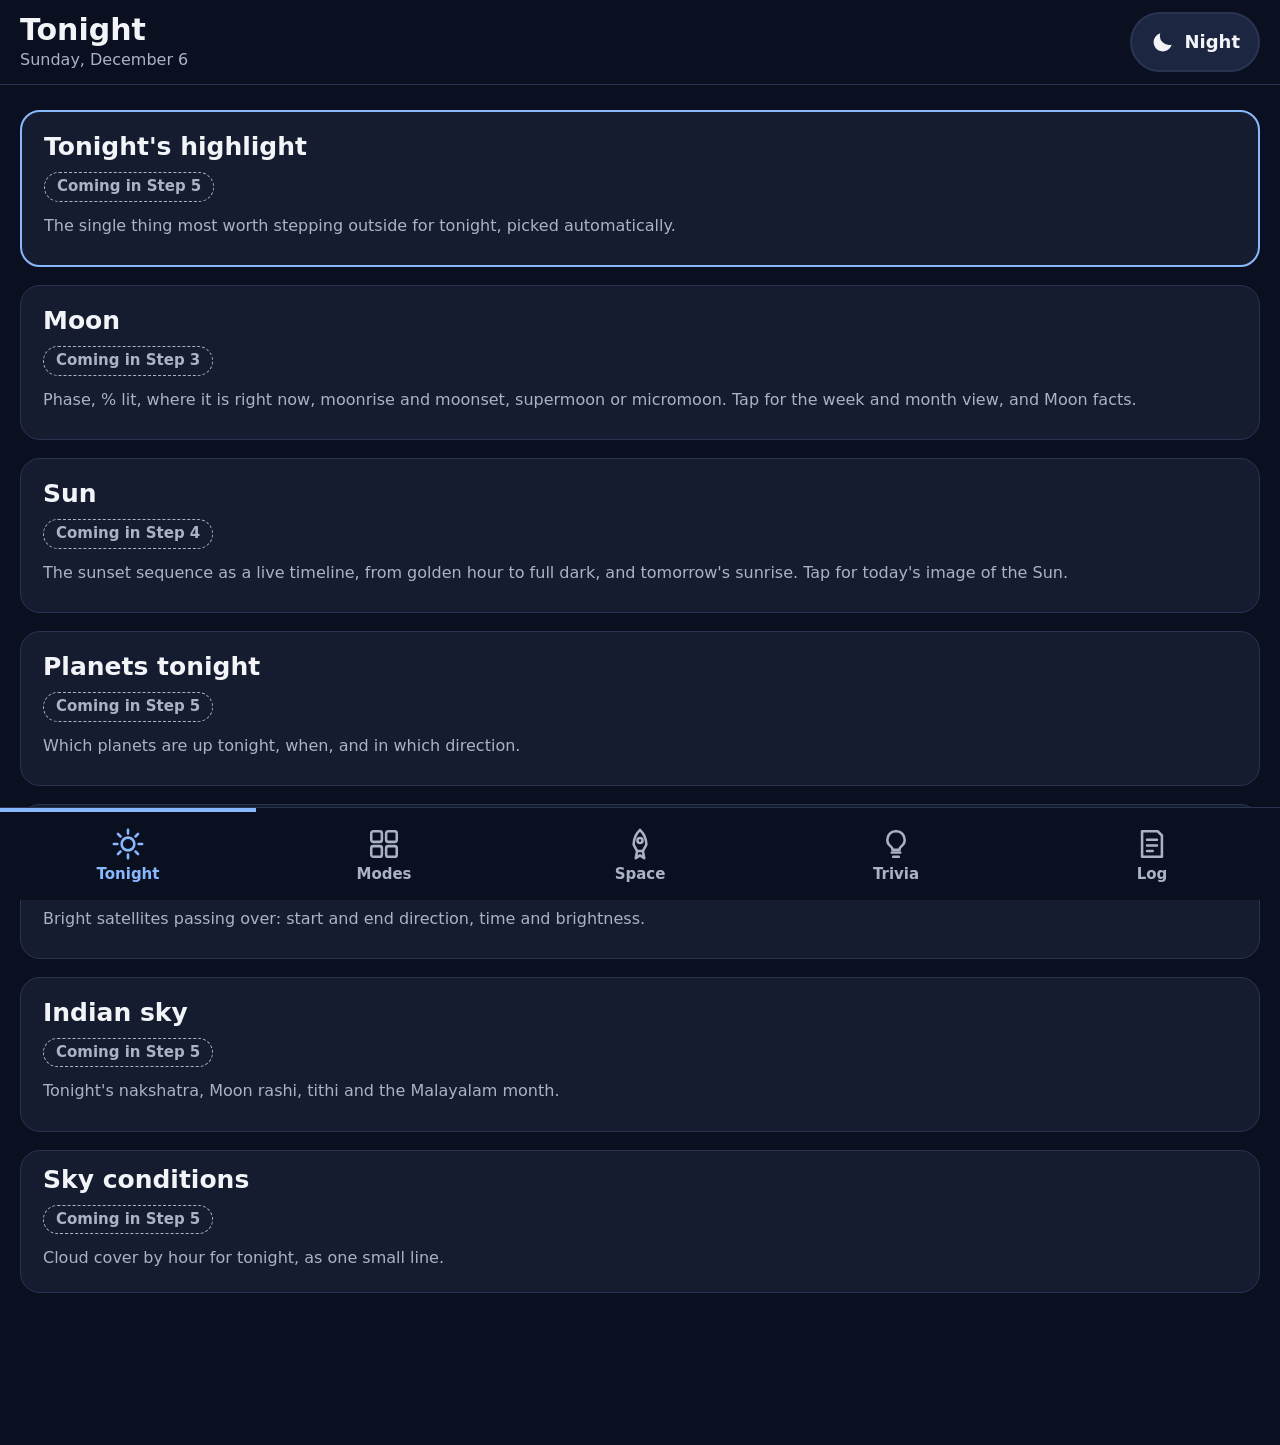
==== index.html @ 37872963 "Add files via upload" ====
<!doctype html>
<html lang="en" data-mode="normal">
<head>
  <meta charset="utf-8">
  <meta name="viewport" content="width=device-width, initial-scale=1, viewport-fit=cover">
  <!-- Colour of the phone's browser bar; app.js changes it to black in night mode. -->
  <meta name="theme-color" content="#0b1020">
  <!-- Only load things from this site itself. Later steps will add the data sources proven in Step 1. -->
  <meta http-equiv="Content-Security-Policy" content="default-src 'self'; script-src 'self'; style-src 'self'; img-src 'self' data:">
  <title>Sky</title>
  <!-- Must load before anything is drawn (not deferred), so night mode starts red with no blue flash. -->
  <script src="js/early-mode.js"></script>
  <link rel="stylesheet" href="css/app.css">
  <script type="module" src="js/app.js"></script>
</head>
<body>
  <header class="topbar">
    <div class="titles">
      <h1 id="screen-title">Tonight</h1>
      <p id="screen-subtitle" class="subtitle"></p>
    </div>
    <button id="night-toggle" class="night-toggle" aria-pressed="false">
      <svg viewBox="0 0 24 24" aria-hidden="true"><path d="M20 14.5A8.5 8.5 0 0 1 9.5 4a8.5 8.5 0 1 0 10.5 10.5z"/></svg>
      <span id="night-label">Night</span>
    </button>
  </header>

  <main id="screen" tabindex="-1"></main>

  <nav class="tabbar" aria-label="Sections">
    <a href="#tonight" data-tab="tonight">
      <svg viewBox="0 0 24 24" aria-hidden="true"><circle cx="12" cy="12" r="4.5"/><path d="M12 2v2.5M12 19.5V22M2 12h2.5M19.5 12H22M4.9 4.9l1.8 1.8M17.3 17.3l1.8 1.8M4.9 19.1l1.8-1.8M17.3 6.7l1.8-1.8"/></svg>
      <span>Tonight</span>
    </a>
    <a href="#modes" data-tab="modes">
      <svg viewBox="0 0 24 24" aria-hidden="true"><rect x="3" y="3" width="7.5" height="7.5" rx="1.5"/><rect x="13.5" y="3" width="7.5" height="7.5" rx="1.5"/><rect x="3" y="13.5" width="7.5" height="7.5" rx="1.5"/><rect x="13.5" y="13.5" width="7.5" height="7.5" rx="1.5"/></svg>
      <span>Modes</span>
    </a>
    <a href="#space" data-tab="space">
      <svg viewBox="0 0 24 24" aria-hidden="true"><path d="M12 2c3 3 4.5 6.5 4.5 10.5L14 17h-4l-2.5-4.5C7.5 8.5 9 5 12 2z"/><circle cx="12" cy="9.5" r="1.8"/><path d="M10 17l-1 5 3-2 3 2-1-5"/></svg>
      <span>Space</span>
    </a>
    <a href="#trivia" data-tab="trivia">
      <svg viewBox="0 0 24 24" aria-hidden="true"><path d="M9 18h6M10 21h4M12 3a6 6 0 0 0-3.5 10.9c.7.5 1 1.2 1 2.1h5c0-.9.3-1.6 1-2.1A6 6 0 0 0 12 3z"/></svg>
      <span>Trivia</span>
    </a>
    <a href="#log" data-tab="log">
      <svg viewBox="0 0 24 24" aria-hidden="true"><path d="M5 3h11l3 3v15H5z"/><path d="M8.5 9h7M8.5 13h7M8.5 17h4"/></svg>
      <span>Log</span>
    </a>
  </nav>
</body>
</html>
---- css/app.css ----
/* Sky app — look and feel.
   Two modes: normal (dark) and night (red on black, to protect night vision outdoors).
   All sizes use rem, so if the phone's own text size is made bigger, the whole app grows with it. */

/* ---------- Colours ---------- */

:root {
  --bg: #0b1020;
  --surface: #151c2f;
  --surface-2: #1d2640;
  --line: #2a3452;
  --text: #f2f4f8;
  --muted: #aab3c5;
  --accent: #8ab8ff;
  --accent-text: #0b1020;
  color-scheme: dark;
}

/* Night mode: only shades of red. No white, blue or green anywhere. */
html[data-mode="night"] {
  --bg: #000000;
  --surface: #140000;
  --surface-2: #1f0000;
  --line: #3a0000;
  --text: #e60000;
  --muted: #a00000;
  --accent: #ff1a1a;
  --accent-text: #000000;
}

/* Safety net for night mode: a red filter laid over the whole screen. Multiplying by pure red removes
   every trace of green and blue, so even photos or anything added later can only ever show as red.
   It doesn't catch taps (pointer-events: none). */
html[data-mode="night"] body::after {
  content: "";
  position: fixed;
  inset: 0;
  background: #ff0000;
  mix-blend-mode: multiply;
  pointer-events: none;
  z-index: 1000;
}

/* ---------- Base: big, readable text ---------- */

html { font-size: 125%; }   /* 20px on a default phone; grows with the phone's text-size setting */

* { box-sizing: border-box; }

body {
  margin: 0;
  background: var(--bg);
  color: var(--text);
  font-family: system-ui, -apple-system, "Segoe UI", Roboto, sans-serif;
  line-height: 1.45;
  -webkit-tap-highlight-color: transparent;
  /* room for the fixed top and bottom bars */
  padding-top: calc(4.6rem + env(safe-area-inset-top, 0px));
  padding-bottom: calc(5.2rem + env(safe-area-inset-bottom, 0px));
}

h1, h2, h3 { margin: 0; line-height: 1.2; }
p { margin: 0.4rem 0; }
a { color: var(--accent); }

.small { font-size: 0.8rem; color: var(--muted); }

/* ---------- Top bar ---------- */

.topbar {
  position: fixed;
  top: 0; left: 0; right: 0;
  z-index: 10;
  display: flex;
  align-items: center;
  justify-content: space-between;
  gap: 0.75rem;
  padding: calc(0.6rem + env(safe-area-inset-top, 0px)) 1rem 0.6rem;
  background: var(--bg);
  border-bottom: 1px solid var(--line);
}
.topbar h1 { font-size: 1.5rem; }
.subtitle { margin: 0; font-size: 0.8rem; color: var(--muted); }

.night-toggle {
  display: flex;
  align-items: center;
  gap: 0.4rem;
  min-height: 3rem;
  padding: 0 0.9rem;
  font: inherit;
  font-size: 0.9rem;
  font-weight: 600;
  color: var(--text);
  background: var(--surface-2);
  border: 2px solid var(--line);
  border-radius: 999px;
}
.night-toggle svg { width: 1.3rem; height: 1.3rem; fill: currentColor; }
.night-toggle[aria-pressed="true"] { border-color: var(--accent); color: var(--accent); }

/* ---------- Bottom bar ---------- */

.tabbar {
  position: fixed;
  bottom: 0; left: 0; right: 0;
  z-index: 10;
  display: grid;
  grid-template-columns: repeat(5, 1fr);
  padding-bottom: env(safe-area-inset-bottom, 0px);
  background: var(--bg);
  border-top: 1px solid var(--line);
}
.tabbar a {
  display: flex;
  flex-direction: column;
  align-items: center;
  justify-content: center;
  gap: 0.15rem;
  min-height: 4.6rem;
  color: var(--muted);
  text-decoration: none;
  font-size: 0.75rem;
  font-weight: 600;
  border-top: 4px solid transparent;
}
.tabbar svg {
  width: 1.7rem; height: 1.7rem;
  fill: none; stroke: currentColor; stroke-width: 1.8; stroke-linecap: round; stroke-linejoin: round;
}
.tabbar a[aria-current="page"] { color: var(--accent); border-top-color: var(--accent); }

/* ---------- Screen content ---------- */

main { padding: 0.9rem 1rem 1.5rem; outline: none; }

.card {
  background: var(--surface);
  border: 1px solid var(--line);
  border-radius: 1rem;
  padding: 1rem 1.1rem;
  margin: 0 0 0.9rem;
}
.card h2 { font-size: 1.25rem; }
.card.highlight { border: 2px solid var(--accent); }
.card.slim { padding: 0.7rem 1.1rem; }

/* "Coming in Step N" label on empty sections */
.soon {
  display: inline-block;
  margin: 0.5rem 0 0.2rem;
  padding: 0.15rem 0.6rem;
  font-size: 0.75rem;
  font-weight: 700;
  color: var(--muted);
  border: 1px dashed var(--muted);
  border-radius: 999px;
}

/* Big buttons (Modes screen) */
.big-buttons { display: grid; gap: 0.9rem; }
.big-button {
  display: flex;
  align-items: center;
  gap: 1rem;
  min-height: 5.5rem;
  padding: 1rem 1.2rem;
  color: var(--text);
  text-decoration: none;
  background: var(--surface);
  border: 2px solid var(--line);
  border-radius: 1rem;
}
.big-button svg {
  flex: none;
  width: 2.4rem; height: 2.4rem;
  fill: none; stroke: var(--accent); stroke-width: 1.7; stroke-linecap: round; stroke-linejoin: round;
}
.big-button strong { display: block; font-size: 1.25rem; }
.big-button span { font-size: 0.85rem; color: var(--muted); }

.back-link {
  display: inline-flex;
  align-items: center;
  min-height: 3rem;
  margin-bottom: 0.5rem;
  font-size: 0.9rem;
  font-weight: 600;
  text-decoration: none;
}

/* The credits link at the very bottom of the Log screen: deliberately small and dim. */
.credits-link {
  display: block;
  margin-top: 3rem;
  text-align: center;
  font-size: 0.7rem;
  color: var(--muted);
  opacity: 0.6;
  text-decoration: none;
}

.credits h3 { font-size: 1rem; margin-top: 0.6rem; }
.credits ul { margin: 0.3rem 0 0.6rem; padding-left: 1.1rem; }
.credits li { margin: 0.3rem 0; font-size: 0.9rem; }
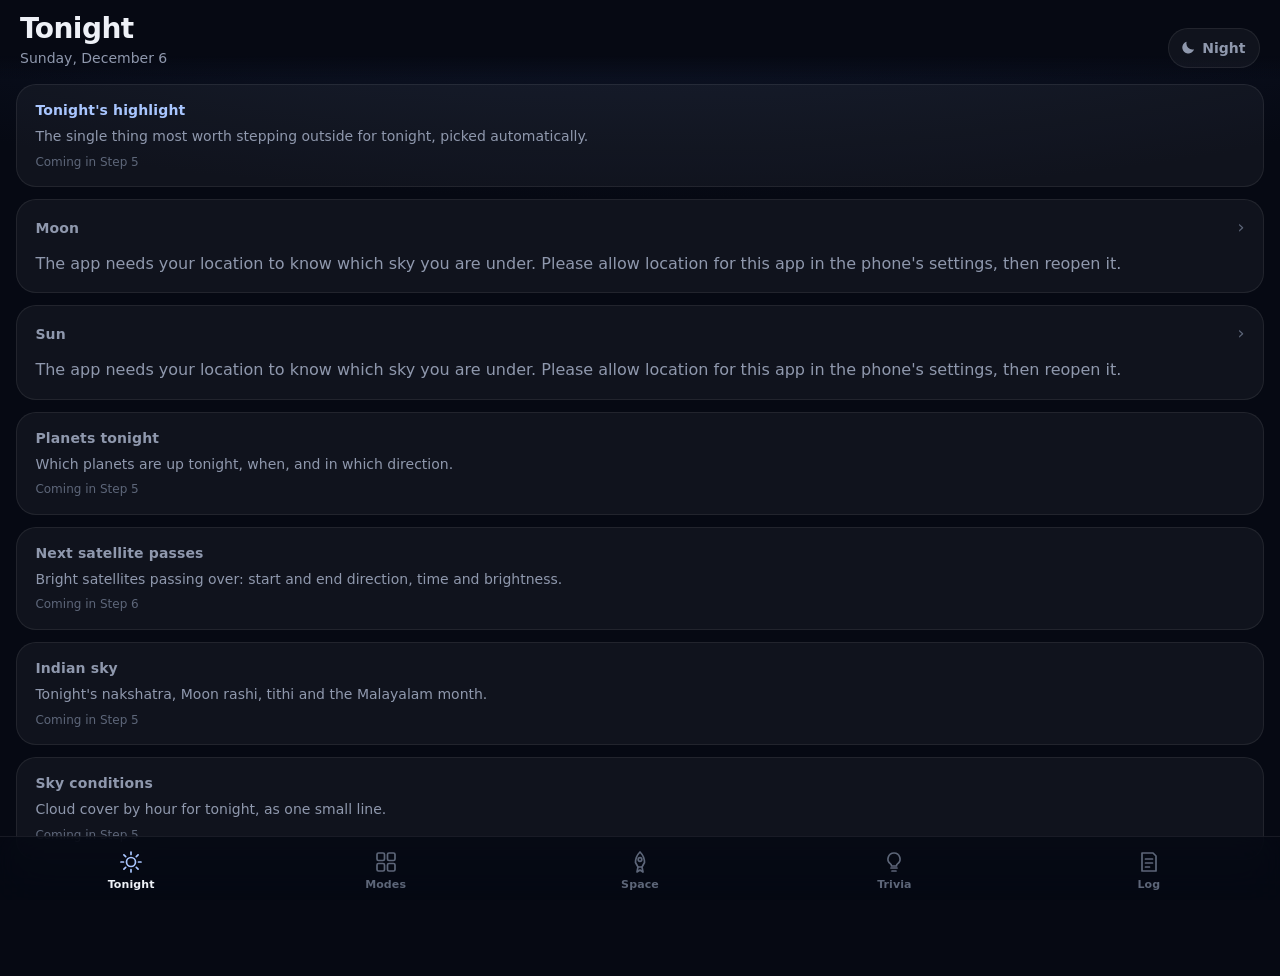
==== commit 485f8b20: "Add files via upload" ====
--- a/index.html
+++ b/index.html
@@ -5,8 +5,9 @@
   <meta name="viewport" content="width=device-width, initial-scale=1, viewport-fit=cover">
   <!-- Colour of the phone's browser bar; app.js changes it to black in night mode. -->
   <meta name="theme-color" content="#0b1020">
-  <!-- Only load things from this site itself. Later steps will add the data sources proven in Step 1. -->
-  <meta http-equiv="Content-Security-Policy" content="default-src 'self'; script-src 'self'; style-src 'self'; img-src 'self' data:">
+  <!-- Only load things from this site itself, plus the data sources proven in Step 1 as each step needs them.
+       Sun photos (Step 4): Helioviewer, and NASA SDO as the backup. -->
+  <meta http-equiv="Content-Security-Policy" content="default-src 'self'; script-src 'self'; style-src 'self'; img-src 'self' data: https://api.helioviewer.org https://sdo.gsfc.nasa.gov">
   <title>Sky</title>
   <!-- Must load before anything is drawn (not deferred), so night mode starts red with no blue flash. -->
   <script src="js/early-mode.js"></script>
--- a/css/app.css
+++ b/css/app.css
@@ -1,35 +1,42 @@
 /* Sky app — look and feel.
-   Two modes: normal (dark) and night (red on black, to protect night vision outdoors).
-   All sizes use rem, so if the phone's own text size is made bigger, the whole app grows with it. */
+   One small design system used everywhere: a few text sizes, one spacing rhythm, calm surfaces.
+   Two modes: normal (deep night blue) and night (red on black, to protect night vision outdoors).
+   Sizes use rem, so if the phone's own text size is made bigger, the whole app grows with it. */
 
 /* ---------- Colours ---------- */
 
 :root {
-  --bg: #0b1020;
-  --surface: #151c2f;
-  --surface-2: #1d2640;
-  --line: #2a3452;
-  --text: #f2f4f8;
-  --muted: #aab3c5;
-  --accent: #8ab8ff;
-  --accent-text: #0b1020;
+  --bg: #060913;
+  --bg-top: #121b33;                    /* soft glow at the top of the screen */
+  --surface: rgba(255, 255, 255, 0.045);
+  --surface-hi: rgba(255, 255, 255, 0.075);
+  --hairline: rgba(255, 255, 255, 0.075);
+  --text: #eef1f7;
+  --muted: #8f98ad;
+  --faint: #5d6679;
+  --accent: #a9c6ff;
+  --accent-soft: rgba(169, 198, 255, 0.14);
+  --moon-glow: rgba(214, 226, 255, 0.16);
   color-scheme: dark;
 }
 
 /* Night mode: only shades of red. No white, blue or green anywhere. */
 html[data-mode="night"] {
   --bg: #000000;
-  --surface: #140000;
-  --surface-2: #1f0000;
-  --line: #3a0000;
-  --text: #e60000;
-  --muted: #a00000;
-  --accent: #ff1a1a;
-  --accent-text: #000000;
+  --bg-top: #000000;
+  --surface: rgba(255, 0, 0, 0.055);
+  --surface-hi: rgba(255, 0, 0, 0.09);
+  --hairline: rgba(255, 0, 0, 0.13);
+  --text: #e61e1e;
+  --muted: #b81818;
+  --faint: #7e0e0e;
+  --accent: #ff2d2d;
+  --accent-soft: rgba(255, 0, 0, 0.14);
+  --moon-glow: rgba(255, 0, 0, 0.18);
 }
 
 /* Safety net for night mode: a red filter laid over the whole screen. Multiplying by pure red removes
-   every trace of green and blue, so even photos or anything added later can only ever show as red.
+   every trace of green and blue, so photos or anything added later can only ever show as red.
    It doesn't catch taps (pointer-events: none). */
 html[data-mode="night"] body::after {
   content: "";
@@ -41,29 +48,40 @@
   z-index: 1000;
 }
 
-/* ---------- Base: big, readable text ---------- */
-
-html { font-size: 125%; }   /* 20px on a default phone; grows with the phone's text-size setting */
+/* ---------- Type scale (the only sizes used in the app) ----------
+   display 1.75rem · headline 1.375rem · body 1rem · label 0.875rem · caption 0.75rem */
+
+html { font-size: 100%; -webkit-text-size-adjust: 100%; }
 
 * { box-sizing: border-box; }
 
 body {
   margin: 0;
-  background: var(--bg);
+  min-height: 100vh;
+  background: radial-gradient(140% 55% at 50% -12%, var(--bg-top) 0%, var(--bg) 62%) fixed, var(--bg);
   color: var(--text);
   font-family: system-ui, -apple-system, "Segoe UI", Roboto, sans-serif;
+  font-size: 1rem;
   line-height: 1.45;
+  -webkit-font-smoothing: antialiased;
   -webkit-tap-highlight-color: transparent;
-  /* room for the fixed top and bottom bars */
-  padding-top: calc(4.6rem + env(safe-area-inset-top, 0px));
-  padding-bottom: calc(5.2rem + env(safe-area-inset-bottom, 0px));
-}
-
-h1, h2, h3 { margin: 0; line-height: 1.2; }
-p { margin: 0.4rem 0; }
-a { color: var(--accent); }
-
-.small { font-size: 0.8rem; color: var(--muted); }
+  padding-top: calc(4.75rem + env(safe-area-inset-top, 0px));
+  padding-bottom: calc(5rem + env(safe-area-inset-bottom, 0px));
+}
+
+h1, h2, h3, p { margin: 0; }
+a { color: var(--accent); text-decoration: none; }
+
+.eyebrow {                     /* section names: sentence case, small and quiet */
+  font-size: 0.875rem;
+  font-weight: 600;
+  letter-spacing: 0.01em;
+  color: var(--muted);
+}
+.headline { font-size: 1.375rem; font-weight: 600; letter-spacing: -0.01em; line-height: 1.2; }
+.caption, .small { font-size: 0.75rem; color: var(--muted); }
+.muted { color: var(--muted); }
+.num { font-variant-numeric: tabular-nums; }
 
 /* ---------- Top bar ---------- */
 
@@ -72,32 +90,31 @@
   top: 0; left: 0; right: 0;
   z-index: 10;
   display: flex;
-  align-items: center;
+  align-items: flex-end;
   justify-content: space-between;
   gap: 0.75rem;
-  padding: calc(0.6rem + env(safe-area-inset-top, 0px)) 1rem 0.6rem;
-  background: var(--bg);
-  border-bottom: 1px solid var(--line);
-}
-.topbar h1 { font-size: 1.5rem; }
-.subtitle { margin: 0; font-size: 0.8rem; color: var(--muted); }
+  padding: calc(0.9rem + env(safe-area-inset-top, 0px)) 1.25rem 0.7rem;
+  background: linear-gradient(var(--bg) 70%, transparent);
+}
+.topbar h1 { font-size: 1.75rem; font-weight: 700; letter-spacing: -0.02em; line-height: 1.1; }
+.subtitle { margin-top: 0.15rem; font-size: 0.875rem; color: var(--muted); }
 
 .night-toggle {
   display: flex;
   align-items: center;
-  gap: 0.4rem;
-  min-height: 3rem;
-  padding: 0 0.9rem;
+  gap: 0.35rem;
+  height: 2.5rem;
+  padding: 0 0.85rem 0 0.7rem;
   font: inherit;
-  font-size: 0.9rem;
-  font-weight: 600;
-  color: var(--text);
-  background: var(--surface-2);
-  border: 2px solid var(--line);
+  font-size: 0.875rem;
+  font-weight: 600;
+  color: var(--muted);
+  background: var(--surface);
+  border: 1px solid var(--hairline);
   border-radius: 999px;
 }
-.night-toggle svg { width: 1.3rem; height: 1.3rem; fill: currentColor; }
-.night-toggle[aria-pressed="true"] { border-color: var(--accent); color: var(--accent); }
+.night-toggle svg { width: 1.05rem; height: 1.05rem; fill: currentColor; }
+.night-toggle[aria-pressed="true"] { color: var(--accent); background: var(--accent-soft); border-color: transparent; }
 
 /* ---------- Bottom bar ---------- */
 
@@ -107,99 +124,246 @@
   z-index: 10;
   display: grid;
   grid-template-columns: repeat(5, 1fr);
-  padding-bottom: env(safe-area-inset-bottom, 0px);
-  background: var(--bg);
-  border-top: 1px solid var(--line);
-}
+  padding: 0.35rem 0.25rem env(safe-area-inset-bottom, 0px);
+  background: rgba(6, 9, 19, 0.82);
+  -webkit-backdrop-filter: blur(18px) saturate(140%);
+  backdrop-filter: blur(18px) saturate(140%);
+  border-top: 1px solid var(--hairline);
+}
+html[data-mode="night"] .tabbar { background: rgba(0, 0, 0, 0.9); }
 .tabbar a {
   display: flex;
   flex-direction: column;
   align-items: center;
   justify-content: center;
-  gap: 0.15rem;
-  min-height: 4.6rem;
-  color: var(--muted);
-  text-decoration: none;
+  gap: 0.2rem;
+  min-height: 3.6rem;
+  color: var(--faint);
+  font-size: 0.6875rem;
+  font-weight: 600;
+  letter-spacing: 0.01em;
+}
+.tabbar svg {
+  width: 1.5rem; height: 1.5rem;
+  fill: none; stroke: currentColor; stroke-width: 1.7; stroke-linecap: round; stroke-linejoin: round;
+}
+.tabbar a[aria-current="page"] { color: var(--text); }
+.tabbar a[aria-current="page"] svg { stroke: var(--accent); }
+
+/* ---------- Screen content ---------- */
+
+main { padding: 0.5rem 1rem 1.5rem; outline: none; }
+
+.card {
+  display: block;
+  background: var(--surface);
+  border: 1px solid var(--hairline);
+  border-radius: 1.25rem;
+  padding: 1.1rem 1.15rem;
+  margin: 0 0 0.75rem;
+  color: var(--text);
+}
+a.card:active { background: var(--surface-hi); }
+
+.card-head { display: flex; align-items: center; justify-content: space-between; margin-bottom: 0.85rem; }
+.card-head .chev { color: var(--faint); font-size: 1.1rem; line-height: 1; }
+.card.highlight .eyebrow { color: var(--accent); }
+
+/* Label / value rows: quiet label on the left, the value on the right. */
+.rows { margin: 0; }
+.row {
+  display: grid;
+  grid-template-columns: 5.4rem 1fr;
+  gap: 0.75rem;
+  align-items: baseline;
+  padding: 0.6rem 0;
+  border-top: 1px solid var(--hairline);
+}
+.row:first-child { border-top: none; padding-top: 0; }
+.row dt { font-size: 0.875rem; color: var(--muted); }
+.row dd { margin: 0; font-size: 1rem; font-weight: 500; font-variant-numeric: tabular-nums; }
+.row dd .caption { display: block; font-weight: 400; margin-top: 0.1rem; }
+
+.pill {
+  display: inline-block;
+  margin-left: 0.4rem;
+  padding: 0.05rem 0.5rem;
   font-size: 0.75rem;
   font-weight: 600;
-  border-top: 4px solid transparent;
-}
-.tabbar svg {
-  width: 1.7rem; height: 1.7rem;
-  fill: none; stroke: currentColor; stroke-width: 1.8; stroke-linecap: round; stroke-linejoin: round;
-}
-.tabbar a[aria-current="page"] { color: var(--accent); border-top-color: var(--accent); }
-
-/* ---------- Screen content ---------- */
-
-main { padding: 0.9rem 1rem 1.5rem; outline: none; }
-
-.card {
+  color: var(--accent);
+  background: var(--accent-soft);
+  border-radius: 999px;
+  vertical-align: 0.1em;
+}
+
+.card-foot {
+  display: flex;
+  align-items: center;
+  justify-content: space-between;
+  margin-top: 0.85rem;
+  padding-top: 0.75rem;
+  border-top: 1px solid var(--hairline);
+  font-size: 0.875rem;
+  font-weight: 600;
+  color: var(--accent);
+}
+
+/* Sections not built yet */
+.card.soon { padding: 0.95rem 1.15rem; }
+.card.soon p { margin-top: 0.35rem; font-size: 0.875rem; color: var(--muted); }
+.card.soon .step { margin-top: 0.45rem; font-size: 0.75rem; color: var(--faint); }
+
+/* List-style buttons (Modes screen, links) */
+.list-button {
+  display: flex;
+  align-items: center;
+  gap: 0.95rem;
+  padding: 1.05rem 1.15rem;
+  margin: 0 0 0.75rem;
+  color: var(--text);
   background: var(--surface);
-  border: 1px solid var(--line);
-  border-radius: 1rem;
-  padding: 1rem 1.1rem;
-  margin: 0 0 0.9rem;
-}
-.card h2 { font-size: 1.25rem; }
-.card.highlight { border: 2px solid var(--accent); }
-.card.slim { padding: 0.7rem 1.1rem; }
-
-/* "Coming in Step N" label on empty sections */
-.soon {
-  display: inline-block;
-  margin: 0.5rem 0 0.2rem;
-  padding: 0.15rem 0.6rem;
-  font-size: 0.75rem;
-  font-weight: 700;
-  color: var(--muted);
-  border: 1px dashed var(--muted);
-  border-radius: 999px;
-}
-
-/* Big buttons (Modes screen) */
-.big-buttons { display: grid; gap: 0.9rem; }
-.big-button {
-  display: flex;
-  align-items: center;
-  gap: 1rem;
-  min-height: 5.5rem;
-  padding: 1rem 1.2rem;
-  color: var(--text);
-  text-decoration: none;
-  background: var(--surface);
-  border: 2px solid var(--line);
-  border-radius: 1rem;
-}
-.big-button svg {
+  border: 1px solid var(--hairline);
+  border-radius: 1.25rem;
+}
+.list-button:active { background: var(--surface-hi); }
+.list-button .icon {
   flex: none;
-  width: 2.4rem; height: 2.4rem;
-  fill: none; stroke: var(--accent); stroke-width: 1.7; stroke-linecap: round; stroke-linejoin: round;
-}
-.big-button strong { display: block; font-size: 1.25rem; }
-.big-button span { font-size: 0.85rem; color: var(--muted); }
+  display: grid; place-items: center;
+  width: 2.75rem; height: 2.75rem;
+  border-radius: 0.9rem;
+  background: var(--accent-soft);
+}
+.list-button svg { width: 1.45rem; height: 1.45rem; fill: none; stroke: var(--accent); stroke-width: 1.7; stroke-linecap: round; stroke-linejoin: round; }
+.list-button .text { flex: 1; min-width: 0; }
+.list-button strong { display: block; font-size: 1rem; font-weight: 600; }
+.list-button span.caption { font-size: 0.8125rem; }
+.list-button .chev { color: var(--faint); font-size: 1.1rem; }
 
 .back-link {
   display: inline-flex;
   align-items: center;
-  min-height: 3rem;
-  margin-bottom: 0.5rem;
-  font-size: 0.9rem;
-  font-weight: 600;
-  text-decoration: none;
-}
+  gap: 0.25rem;
+  min-height: 2.5rem;
+  margin: -0.25rem 0 0.35rem;
+  font-size: 0.875rem;
+  font-weight: 600;
+}
+
+.section-title { margin: 1.4rem 0.25rem 0.6rem; }
+.section-title:first-child { margin-top: 0.4rem; }
 
 /* The credits link at the very bottom of the Log screen: deliberately small and dim. */
 .credits-link {
   display: block;
   margin-top: 3rem;
   text-align: center;
-  font-size: 0.7rem;
+  font-size: 0.6875rem;
+  color: var(--faint);
+}
+.credits h3 { margin-top: 1rem; }
+.credits ul { margin: 0.4rem 0 0; padding-left: 1.1rem; }
+.credits li { margin: 0.3rem 0; font-size: 0.875rem; color: var(--muted); }
+.credits p { font-size: 0.875rem; color: var(--muted); margin-top: 0.4rem; }
+
+/* ---------- Moon ---------- */
+
+.moon-pic { display: block; flex: none; filter: drop-shadow(0 0 1.1rem var(--moon-glow)); overflow: visible; }
+.moon-pic.icon { filter: none; }
+
+.moon-hero { display: flex; align-items: center; gap: 1.1rem; margin-bottom: 1rem; }
+.moon-hero .headline { margin-bottom: 0.2rem; }
+
+.moon-hero.big { flex-direction: column; text-align: center; gap: 0.9rem; padding: 0.6rem 0 0.2rem; }
+
+.week { display: grid; grid-template-columns: repeat(7, 1fr); gap: 0.25rem; text-align: center; }
+.week-day { display: flex; flex-direction: column; align-items: center; gap: 0.35rem; padding: 0.45rem 0; border-radius: 0.8rem; }
+.week-day .caption:first-child { color: var(--muted); font-weight: 600; }
+.week-day.today { background: var(--accent-soft); }
+.week-day.today .caption:first-child { color: var(--accent); }
+
+.calendar { display: grid; grid-template-columns: repeat(7, 1fr); row-gap: 0.35rem; text-align: center; }
+.cal-head { padding-bottom: 0.25rem; font-size: 0.6875rem; font-weight: 600; color: var(--faint); }
+.cal-day { display: flex; flex-direction: column; align-items: center; gap: 0.2rem; padding: 0.3rem 0; border-radius: 0.7rem; font-size: 0.75rem; color: var(--muted); font-variant-numeric: tabular-nums; }
+.cal-day.today { background: var(--accent-soft); color: var(--text); font-weight: 600; }
+.cal-day em { font-style: normal; font-size: 0.625rem; font-weight: 600; color: var(--accent); }
+
+.fact h3 { font-size: 1rem; font-weight: 600; margin-bottom: 0.35rem; }
+.fact p { font-size: 0.9375rem; line-height: 1.5; color: var(--text); opacity: 0.92; }
+.fact .caption { margin-top: 0.6rem; }
+
+/* ---------- Sun ---------- */
+
+.sun-status { margin-bottom: 1rem; }
+.sun-status .headline { margin-bottom: 0.2rem; }
+.sub-eyebrow { margin-bottom: 0.7rem; font-size: 0.75rem; color: var(--faint); }
+
+/* The sunset sequence: a thin line down the left with a dot for each stage. */
+.timeline { list-style: none; margin: 0; padding: 0; }
+.timeline li { position: relative; padding: 0 0 0.9rem 1.35rem; }
+.timeline li::before {             /* the dot */
+  content: "";
+  position: absolute;
+  left: 0.1rem; top: 0.42rem;
+  width: 0.5rem; height: 0.5rem;
+  border-radius: 50%;
+  background: var(--faint);
+}
+.timeline li::after {              /* the line to the next dot */
+  content: "";
+  position: absolute;
+  left: calc(0.35rem - 0.5px); top: 1.15rem; bottom: 0.1rem;
+  width: 1px;
+  background: var(--hairline);
+}
+.timeline li:last-child { padding-bottom: 0.2rem; }
+.timeline li:last-child::after { display: none; }
+.timeline li.now::before { background: var(--accent); box-shadow: 0 0 0 0.25rem var(--accent-soft); }
+.tl-top { display: flex; align-items: baseline; justify-content: space-between; gap: 0.75rem; }
+.tl-name { font-size: 1rem; font-weight: 500; }
+.tl-time { font-size: 0.9375rem; font-weight: 500; white-space: nowrap; }
+.tl-line { margin-top: 0.15rem; font-size: 0.875rem; color: var(--muted); line-height: 1.4; }
+.timeline .caption { color: var(--faint); }
+.timeline li.now .tl-name, .timeline li.now .tl-time { color: var(--text); font-weight: 600; }
+
+.sun-next {
+  display: flex;
+  align-items: baseline;
+  justify-content: space-between;
+  margin-top: 0.85rem;
+  padding-top: 0.75rem;
+  border-top: 1px solid var(--hairline);
+  font-size: 0.875rem;
   color: var(--muted);
-  opacity: 0.6;
-  text-decoration: none;
-}
-
-.credits h3 { font-size: 1rem; margin-top: 0.6rem; }
-.credits ul { margin: 0.3rem 0 0.6rem; padding-left: 1.1rem; }
-.credits li { margin: 0.3rem 0; font-size: 0.9rem; }
+}
+.sun-next .num { font-size: 1rem; font-weight: 500; color: var(--text); }
+
+/* Sun screen: the photo */
+.sun-photo {
+  display: grid;
+  place-items: center;
+  aspect-ratio: 1;
+  overflow: hidden;
+  border-radius: 0.9rem;
+  background: #000;
+}
+.sun-photo img { display: block; width: 100%; height: 100%; object-fit: cover; }
+.sun-photo-note { margin-top: 0.8rem; line-height: 1.45; }
+.sun-photo-note > span { display: block; }
+.sun-stamp-label { color: var(--faint); }
+.sun-stamp { display: block; margin: 0.35rem 0 0.5rem; border-radius: 0.4rem; background: #000; }
+.sun-photo-error { padding: 1.25rem; text-align: center; }
+.sun-photo-error .caption { margin: 0.4rem 0 1rem; }
+.about-photo p { font-size: 0.9375rem; line-height: 1.5; margin-top: 0.55rem; }
+.about-photo p.caption { font-size: 0.75rem; margin-top: 0.8rem; }
+
+.button {
+  min-height: 2.75rem;
+  padding: 0 1.25rem;
+  font: inherit;
+  font-size: 0.875rem;
+  font-weight: 600;
+  color: var(--accent);
+  background: var(--accent-soft);
+  border: none;
+  border-radius: 999px;
+}
